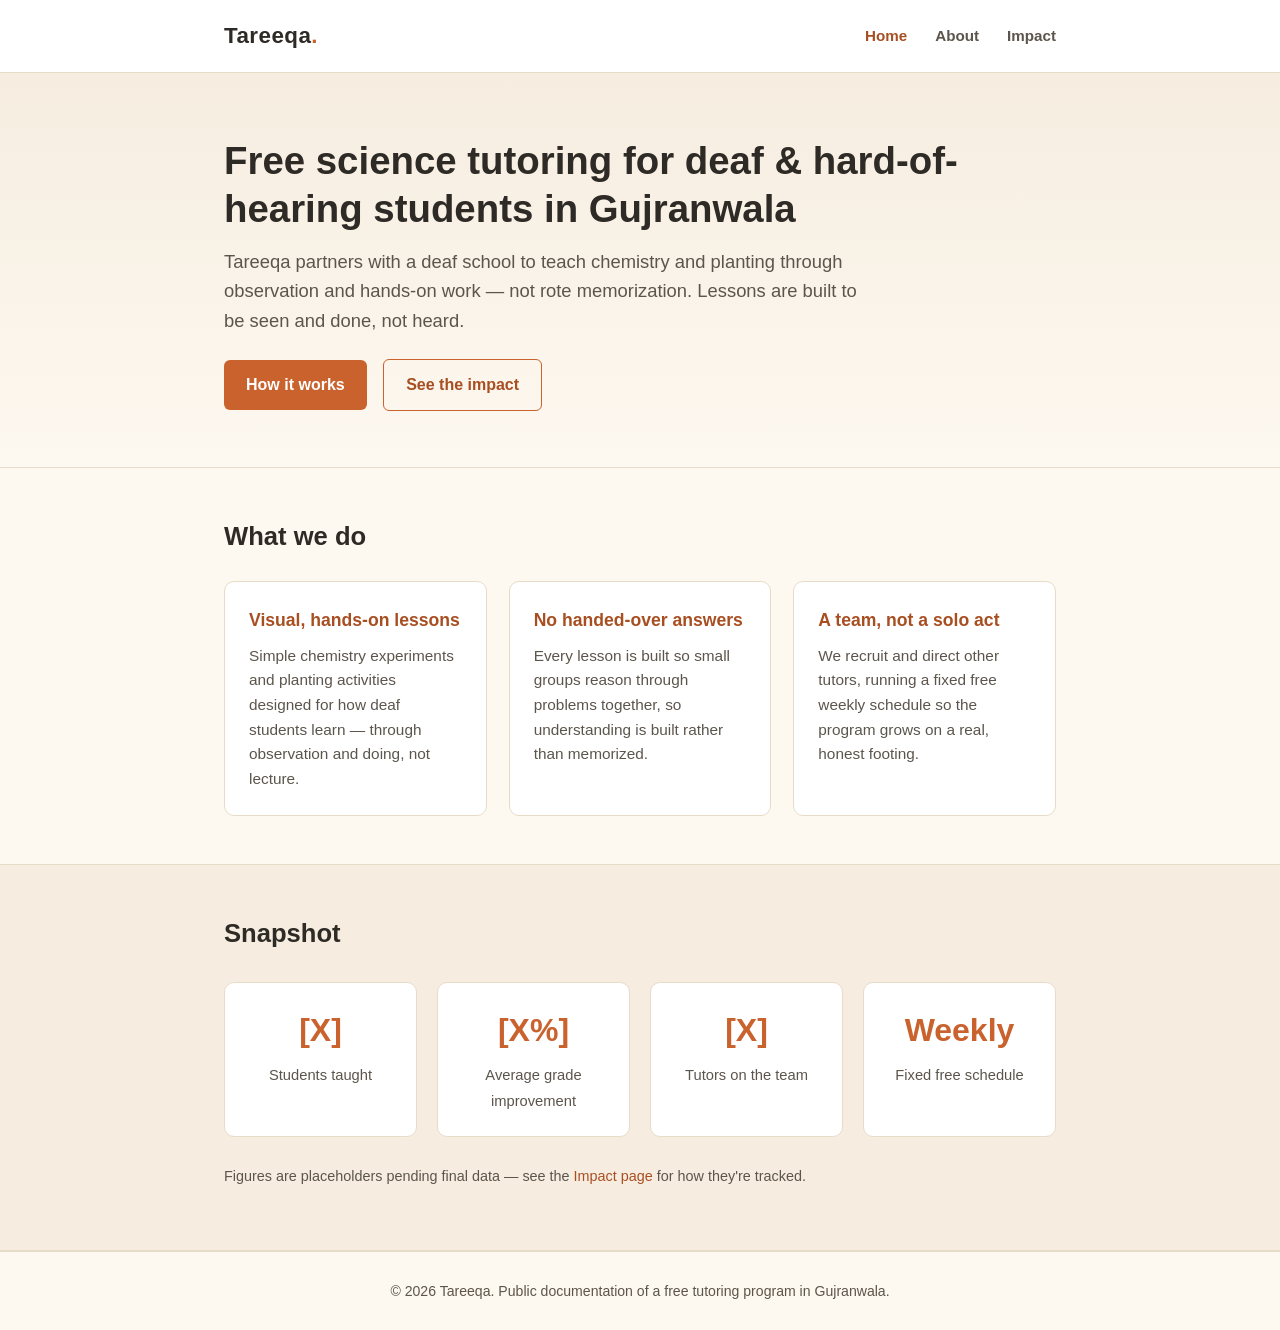
==== index.html @ 8324e5b2 "Initial Tareeqa site" ====
<!DOCTYPE html>
<html lang="en">
<head>
<meta charset="UTF-8">
<meta name="viewport" content="width=device-width, initial-scale=1.0">
<title>Tareeqa — Free Science Tutoring for Deaf Students</title>
<meta name="description" content="Tareeqa is a free science tutoring program for deaf and hard-of-hearing students in Gujranwala, teaching chemistry and planting through visual, hands-on lessons.">
<link rel="stylesheet" href="css/style.css">
</head>
<body>

<header class="site-header">
  <nav class="nav">
    <div class="brand">Tareeqa<span>.</span></div>
    <div class="nav-links">
      <a href="index.html" class="active">Home</a>
      <a href="about.html">About</a>
      <a href="impact.html">Impact</a>
    </div>
  </nav>
</header>

<section class="hero">
  <div class="wrap">
    <h1>Free science tutoring for deaf &amp; hard-of-hearing students in Gujranwala</h1>
    <p class="lede">Tareeqa partners with a deaf school to teach chemistry and planting through observation and hands-on work — not rote memorization. Lessons are built to be seen and done, not heard.</p>
    <div class="hero-actions">
      <a href="about.html">How it works</a>
      <a href="impact.html" class="secondary">See the impact</a>
    </div>
  </div>
</section>

<section>
  <div class="wrap">
    <h2>What we do</h2>
    <div class="card-grid">
      <div class="card">
        <h3>Visual, hands-on lessons</h3>
        <p>Simple chemistry experiments and planting activities designed for how deaf students learn — through observation and doing, not lecture.</p>
      </div>
      <div class="card">
        <h3>No handed-over answers</h3>
        <p>Every lesson is built so small groups reason through problems together, so understanding is built rather than memorized.</p>
      </div>
      <div class="card">
        <h3>A team, not a solo act</h3>
        <p>We recruit and direct other tutors, running a fixed free weekly schedule so the program grows on a real, honest footing.</p>
      </div>
    </div>
  </div>
</section>

<section class="alt">
  <div class="wrap">
    <h2>Snapshot</h2>
    <div class="stats">
      <div class="stat-card">
        <span class="num">[X]</span>
        <span class="label">Students taught</span>
      </div>
      <div class="stat-card">
        <span class="num">[X%]</span>
        <span class="label">Average grade improvement</span>
      </div>
      <div class="stat-card">
        <span class="num">[X]</span>
        <span class="label">Tutors on the team</span>
      </div>
      <div class="stat-card">
        <span class="num">Weekly</span>
        <span class="label">Fixed free schedule</span>
      </div>
    </div>
    <p style="color:var(--ink-soft); font-size:0.9rem;">Figures are placeholders pending final data — see the <a href="impact.html">Impact page</a> for how they're tracked.</p>
  </div>
</section>

<footer class="site-footer">
  <div class="wrap">
    &copy; 2026 Tareeqa. Public documentation of a free tutoring program in Gujranwala.
  </div>
</footer>

</body>
</html>
---- css/style.css ----
/* Tareeqa — shared styles */

:root {
  --cream: #fdf8f0;
  --cream-2: #f6ede0;
  --ink: #2e2a26;
  --ink-soft: #5c554c;
  --brand: #c9622d;      /* warm terracotta */
  --brand-dark: #a84f22;
  --accent: #2f6f5e;     /* muted leaf green */
  --border: #e7dcc8;
  --white: #ffffff;
  --max-width: 880px;
}

* {
  box-sizing: border-box;
}

html {
  scroll-behavior: smooth;
}

body {
  margin: 0;
  font-family: "Segoe UI", "Trebuchet MS", Tahoma, sans-serif;
  background: var(--cream);
  color: var(--ink);
  line-height: 1.6;
}

a {
  color: var(--brand-dark);
  text-decoration: none;
}

a:hover {
  text-decoration: underline;
}

img {
  max-width: 100%;
  display: block;
}

.wrap {
  max-width: var(--max-width);
  margin: 0 auto;
  padding: 0 24px;
}

/* Header / nav */

header.site-header {
  background: var(--white);
  border-bottom: 1px solid var(--border);
}

.nav {
  display: flex;
  align-items: center;
  justify-content: space-between;
  padding: 18px 24px;
  max-width: var(--max-width);
  margin: 0 auto;
}

.brand {
  font-size: 1.4rem;
  font-weight: 700;
  color: var(--ink);
  letter-spacing: 0.02em;
}

.brand span {
  color: var(--brand);
}

.nav-links {
  display: flex;
  gap: 28px;
}

.nav-links a {
  color: var(--ink-soft);
  font-weight: 600;
  font-size: 0.95rem;
}

.nav-links a.active,
.nav-links a:hover {
  color: var(--brand-dark);
  text-decoration: none;
}

/* Hero */

.hero {
  background: linear-gradient(180deg, var(--cream-2) 0%, var(--cream) 100%);
  padding: 64px 0 56px;
  border-bottom: 1px solid var(--border);
}

.hero h1 {
  font-size: 2.4rem;
  margin: 0 0 14px;
  line-height: 1.25;
}

.hero p.lede {
  font-size: 1.15rem;
  color: var(--ink-soft);
  max-width: 640px;
  margin: 0 0 24px;
}

.hero-actions a {
  display: inline-block;
  background: var(--brand);
  color: var(--white);
  padding: 12px 22px;
  border-radius: 6px;
  font-weight: 600;
  margin-right: 12px;
}

.hero-actions a:hover {
  background: var(--brand-dark);
  text-decoration: none;
}

.hero-actions a.secondary {
  background: transparent;
  color: var(--brand-dark);
  border: 1.5px solid var(--brand);
}

.hero-actions a.secondary:hover {
  background: var(--cream-2);
}

/* Page header (non-home) */

.page-header {
  padding: 48px 0 32px;
  border-bottom: 1px solid var(--border);
  background: var(--cream-2);
}

.page-header h1 {
  margin: 0 0 10px;
  font-size: 2rem;
}

.page-header p {
  color: var(--ink-soft);
  max-width: 620px;
  margin: 0;
}

/* Sections */

section {
  padding: 48px 0;
}

section.alt {
  background: var(--cream-2);
  border-top: 1px solid var(--border);
  border-bottom: 1px solid var(--border);
}

h2 {
  font-size: 1.6rem;
  margin: 0 0 18px;
}

h2 .leaf {
  color: var(--accent);
}

/* Stats */

.stats {
  display: grid;
  grid-template-columns: repeat(auto-fit, minmax(160px, 1fr));
  gap: 20px;
  margin: 28px 0;
}

.stat-card {
  background: var(--white);
  border: 1px solid var(--border);
  border-radius: 10px;
  padding: 22px 18px;
  text-align: center;
}

.stat-card .num {
  font-size: 2rem;
  font-weight: 700;
  color: var(--brand);
  display: block;
  margin-bottom: 6px;
}

.stat-card .label {
  color: var(--ink-soft);
  font-size: 0.92rem;
}

/* Cards / grid */

.card-grid {
  display: grid;
  grid-template-columns: repeat(auto-fit, minmax(240px, 1fr));
  gap: 22px;
  margin-top: 24px;
}

.card {
  background: var(--white);
  border: 1px solid var(--border);
  border-radius: 10px;
  padding: 24px;
}

.card h3 {
  margin: 0 0 10px;
  color: var(--brand-dark);
  font-size: 1.1rem;
}

.card p {
  margin: 0;
  color: var(--ink-soft);
  font-size: 0.96rem;
}

/* Image placeholder */

.img-placeholder {
  background: var(--cream-2);
  border: 1.5px dashed var(--border);
  border-radius: 10px;
  min-height: 180px;
  display: flex;
  align-items: center;
  justify-content: center;
  color: var(--ink-soft);
  font-size: 0.9rem;
  text-align: center;
  padding: 20px;
}

/* Timeline / list */

.plain-list {
  padding-left: 20px;
  color: var(--ink-soft);
}

.plain-list li {
  margin-bottom: 10px;
}

/* Proof note */

.proof-note {
  background: var(--white);
  border-left: 4px solid var(--accent);
  border-radius: 6px;
  padding: 18px 20px;
  color: var(--ink-soft);
  font-size: 0.95rem;
  margin-top: 24px;
}

/* Footer */

footer.site-footer {
  border-top: 1px solid var(--border);
  padding: 28px 0;
  text-align: center;
  color: var(--ink-soft);
  font-size: 0.88rem;
}

/* Responsive */

@media (max-width: 640px) {
  .nav {
    flex-direction: column;
    gap: 12px;
    align-items: flex-start;
  }

  .hero h1 {
    font-size: 1.9rem;
  }

  .hero-actions a {
    display: block;
    margin: 0 0 10px;
    text-align: center;
  }
}
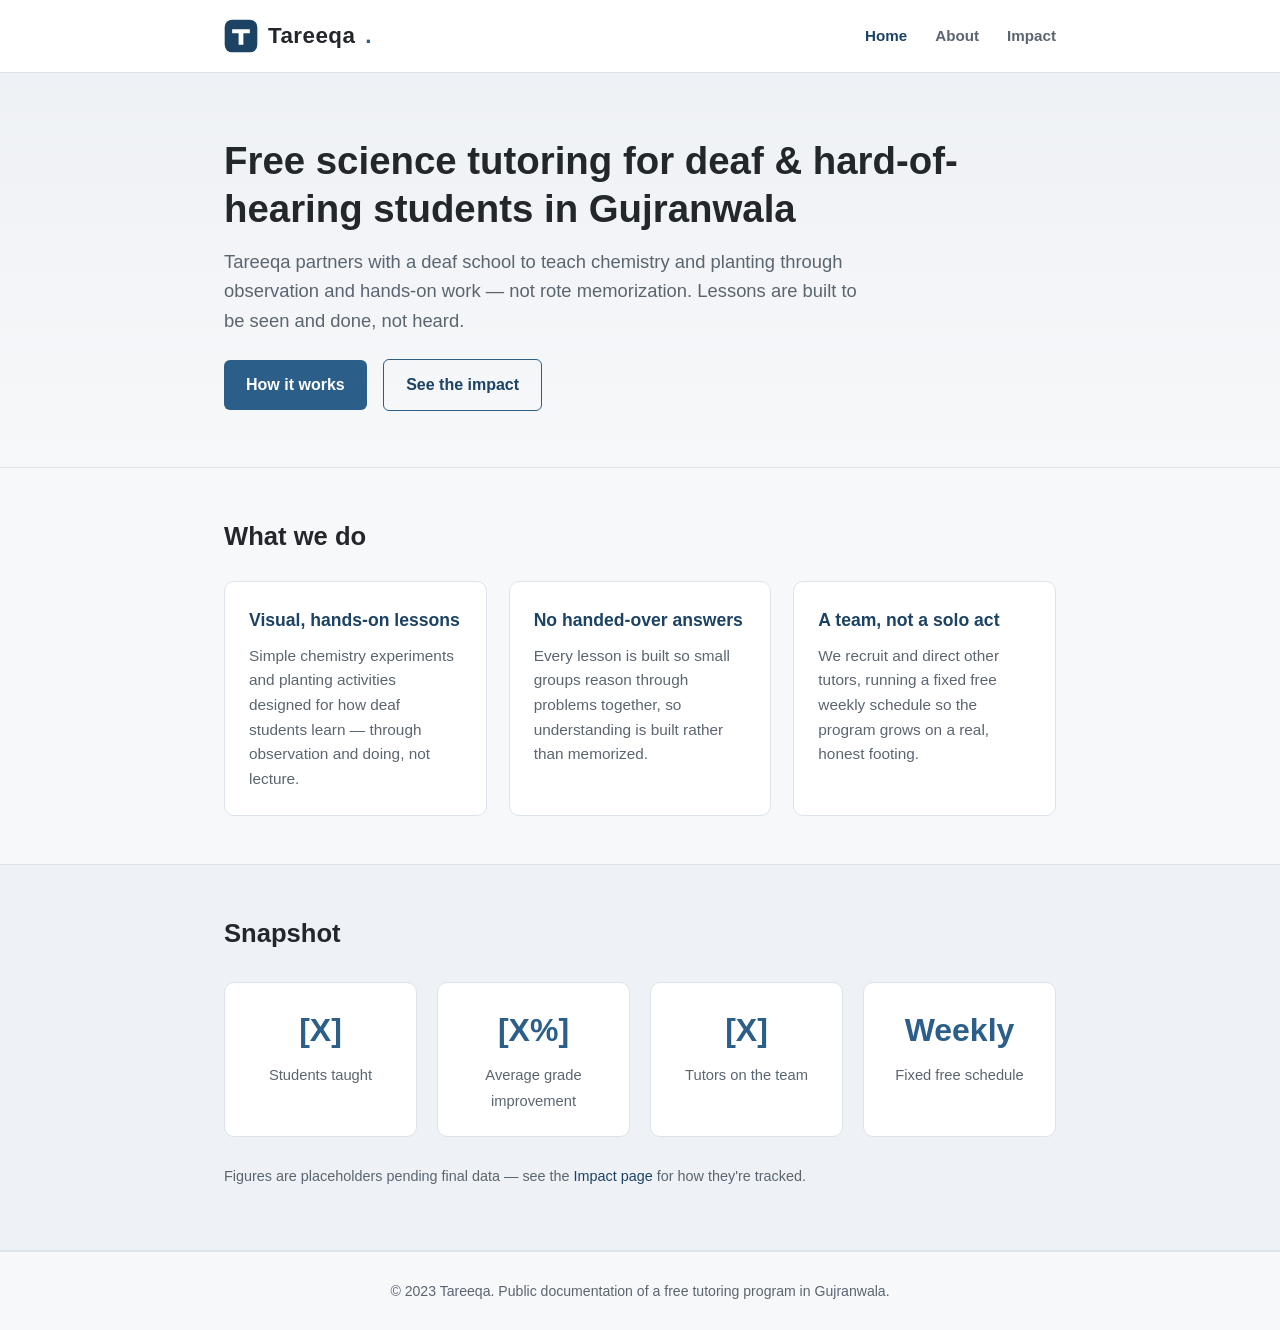
==== commit b5460a77: "Update color scheme to blue/neutral, new T-monogram logo, fix copyright year, remove emoji" ====
--- a/index.html
+++ b/index.html
@@ -6,12 +6,13 @@
 <title>Tareeqa — Free Science Tutoring for Deaf Students</title>
 <meta name="description" content="Tareeqa is a free science tutoring program for deaf and hard-of-hearing students in Gujranwala, teaching chemistry and planting through visual, hands-on lessons.">
 <link rel="stylesheet" href="css/style.css">
+<link rel="icon" type="image/svg+xml" href="assets/logo.svg">
 </head>
 <body>
 
 <header class="site-header">
   <nav class="nav">
-    <div class="brand">Tareeqa<span>.</span></div>
+    <div class="brand"><img src="assets/logo.svg" alt="Tareeqa logo">Tareeqa<span>.</span></div>
     <div class="nav-links">
       <a href="index.html" class="active">Home</a>
       <a href="about.html">About</a>
@@ -78,7 +79,7 @@
 
 <footer class="site-footer">
   <div class="wrap">
-    &copy; 2026 Tareeqa. Public documentation of a free tutoring program in Gujranwala.
+    &copy; 2023 Tareeqa. Public documentation of a free tutoring program in Gujranwala.
   </div>
 </footer>
 
--- a/css/style.css
+++ b/css/style.css
@@ -1,14 +1,14 @@
 /* Tareeqa — shared styles */
 
 :root {
-  --cream: #fdf8f0;
-  --cream-2: #f6ede0;
-  --ink: #2e2a26;
-  --ink-soft: #5c554c;
-  --brand: #c9622d;      /* warm terracotta */
-  --brand-dark: #a84f22;
-  --accent: #2f6f5e;     /* muted leaf green */
-  --border: #e7dcc8;
+  --cream: #f7f8fa;
+  --cream-2: #eef1f5;
+  --ink: #23272b;
+  --ink-soft: #5b6570;
+  --brand: #2b5f8a;      /* steel blue */
+  --brand-dark: #1c4364; /* navy */
+  --accent: #4a6fa5;     /* lighter blue */
+  --border: #dde3ea;
   --white: #ffffff;
   --max-width: 880px;
 }
@@ -66,10 +66,18 @@
 }
 
 .brand {
+  display: flex;
+  align-items: center;
+  gap: 10px;
   font-size: 1.4rem;
   font-weight: 700;
   color: var(--ink);
   letter-spacing: 0.02em;
+}
+
+.brand img {
+  width: 34px;
+  height: 34px;
 }
 
 .brand span {
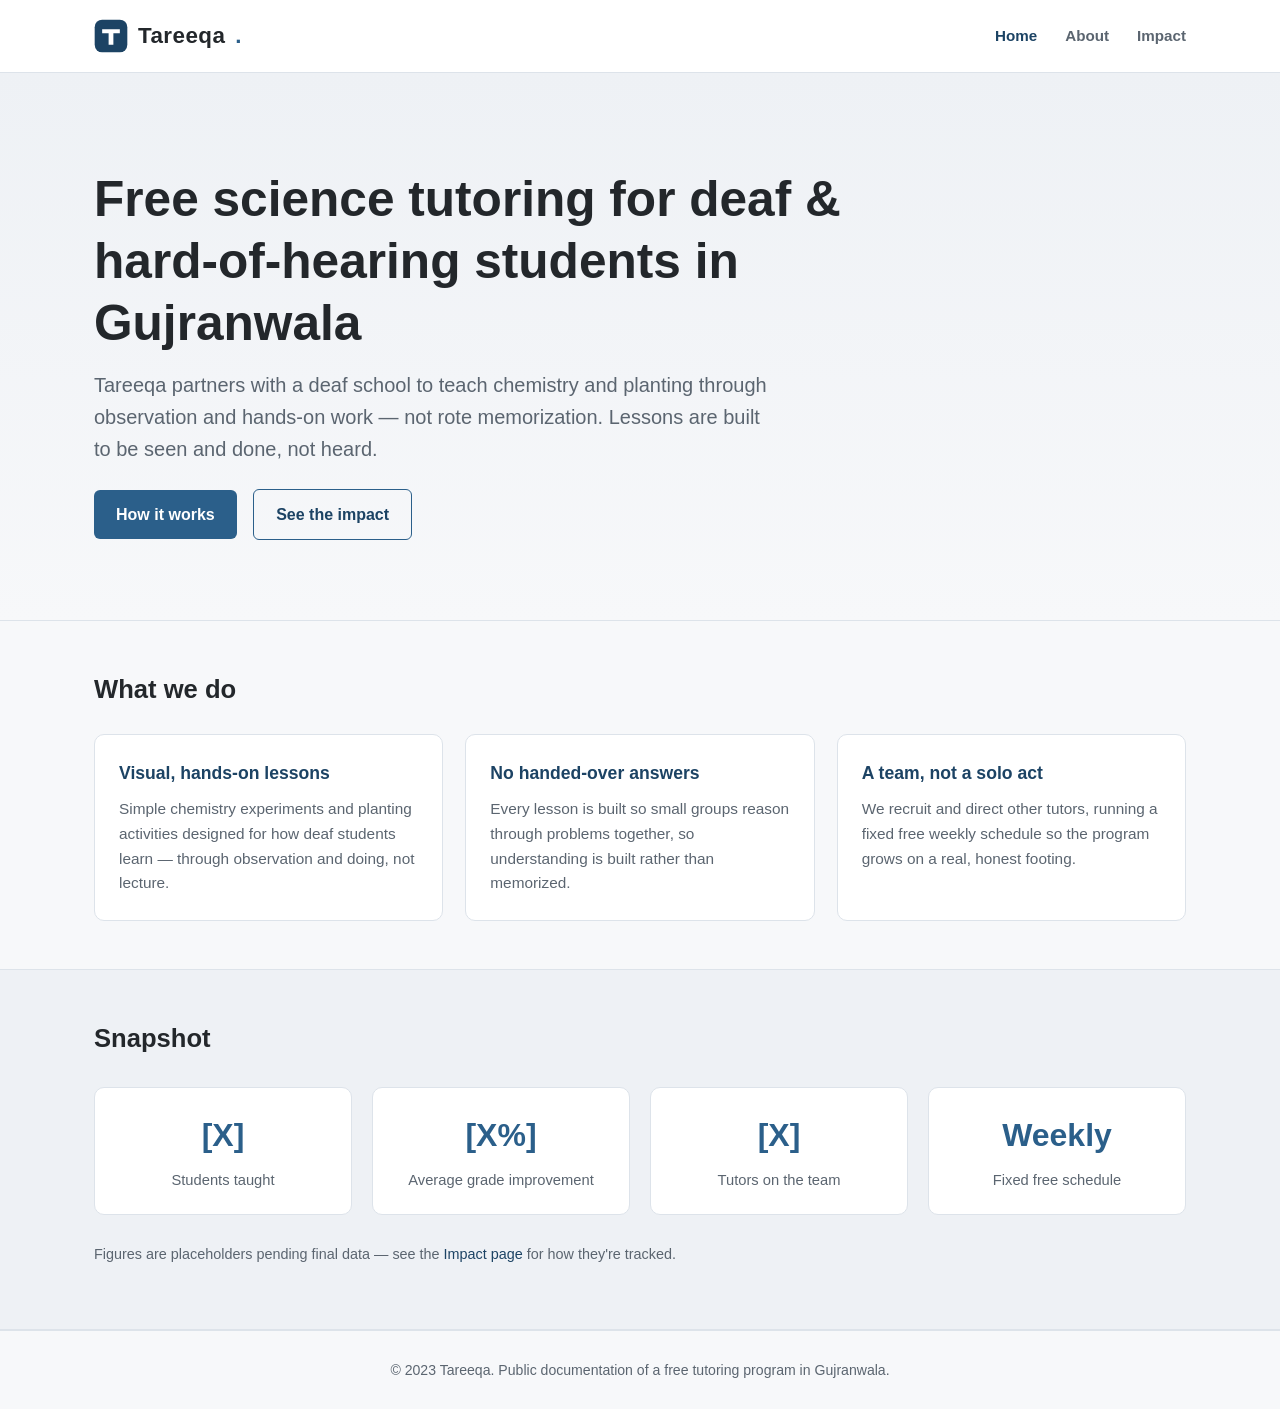
==== commit b9587852: "Cache-bust stylesheet link to force fresh CSS on CDN" ====
--- a/index.html
+++ b/index.html
@@ -5,18 +5,18 @@
 <meta name="viewport" content="width=device-width, initial-scale=1.0">
 <title>Tareeqa — Free Science Tutoring for Deaf Students</title>
 <meta name="description" content="Tareeqa is a free science tutoring program for deaf and hard-of-hearing students in Gujranwala, teaching chemistry and planting through visual, hands-on lessons.">
-<link rel="stylesheet" href="css/style.css">
-<link rel="icon" type="image/svg+xml" href="assets/logo.svg">
+<link rel="stylesheet" href="/css/style.css?v=2">
+<link rel="icon" type="image/svg+xml" href="/assets/logo.svg">
 </head>
 <body>
 
 <header class="site-header">
   <nav class="nav">
-    <div class="brand"><img src="assets/logo.svg" alt="Tareeqa logo">Tareeqa<span>.</span></div>
+    <div class="brand"><img src="/assets/logo.svg" alt="Tareeqa logo">Tareeqa<span>.</span></div>
     <div class="nav-links">
-      <a href="index.html" class="active">Home</a>
-      <a href="about.html">About</a>
-      <a href="impact.html">Impact</a>
+      <a href="/" class="active">Home</a>
+      <a href="/about/">About</a>
+      <a href="/impact/">Impact</a>
     </div>
   </nav>
 </header>
@@ -26,8 +26,8 @@
     <h1>Free science tutoring for deaf &amp; hard-of-hearing students in Gujranwala</h1>
     <p class="lede">Tareeqa partners with a deaf school to teach chemistry and planting through observation and hands-on work — not rote memorization. Lessons are built to be seen and done, not heard.</p>
     <div class="hero-actions">
-      <a href="about.html">How it works</a>
-      <a href="impact.html" class="secondary">See the impact</a>
+      <a href="/about/">How it works</a>
+      <a href="/impact/" class="secondary">See the impact</a>
     </div>
   </div>
 </section>
@@ -73,7 +73,7 @@
         <span class="label">Fixed free schedule</span>
       </div>
     </div>
-    <p style="color:var(--ink-soft); font-size:0.9rem;">Figures are placeholders pending final data — see the <a href="impact.html">Impact page</a> for how they're tracked.</p>
+    <p style="color:var(--ink-soft); font-size:0.9rem;">Figures are placeholders pending final data — see the <a href="/impact/">Impact page</a> for how they're tracked.</p>
   </div>
 </section>
 
--- a/css/style.css
+++ b/css/style.css
@@ -10,7 +10,7 @@
   --accent: #4a6fa5;     /* lighter blue */
   --border: #dde3ea;
   --white: #ffffff;
-  --max-width: 880px;
+  --max-width: 1140px;
 }
 
 * {
@@ -105,7 +105,7 @@
 
 .hero {
   background: linear-gradient(180deg, var(--cream-2) 0%, var(--cream) 100%);
-  padding: 64px 0 56px;
+  padding: 80px 0 68px;
   border-bottom: 1px solid var(--border);
 }
 
@@ -113,13 +113,44 @@
   font-size: 2.4rem;
   margin: 0 0 14px;
   line-height: 1.25;
+  max-width: 760px;
 }
 
 .hero p.lede {
   font-size: 1.15rem;
   color: var(--ink-soft);
-  max-width: 640px;
+  max-width: 680px;
   margin: 0 0 24px;
+}
+
+@media (min-width: 900px) {
+  .hero {
+    padding: 96px 0 80px;
+  }
+
+  .hero h1 {
+    font-size: 3.1rem;
+  }
+
+  .hero p.lede {
+    font-size: 1.25rem;
+  }
+
+  section {
+    padding: 72px 0;
+  }
+
+  .page-header {
+    padding: 64px 0 44px;
+  }
+
+  .page-header h1 {
+    font-size: 2.5rem;
+  }
+
+  h2 {
+    font-size: 1.9rem;
+  }
 }
 
 .hero-actions a {
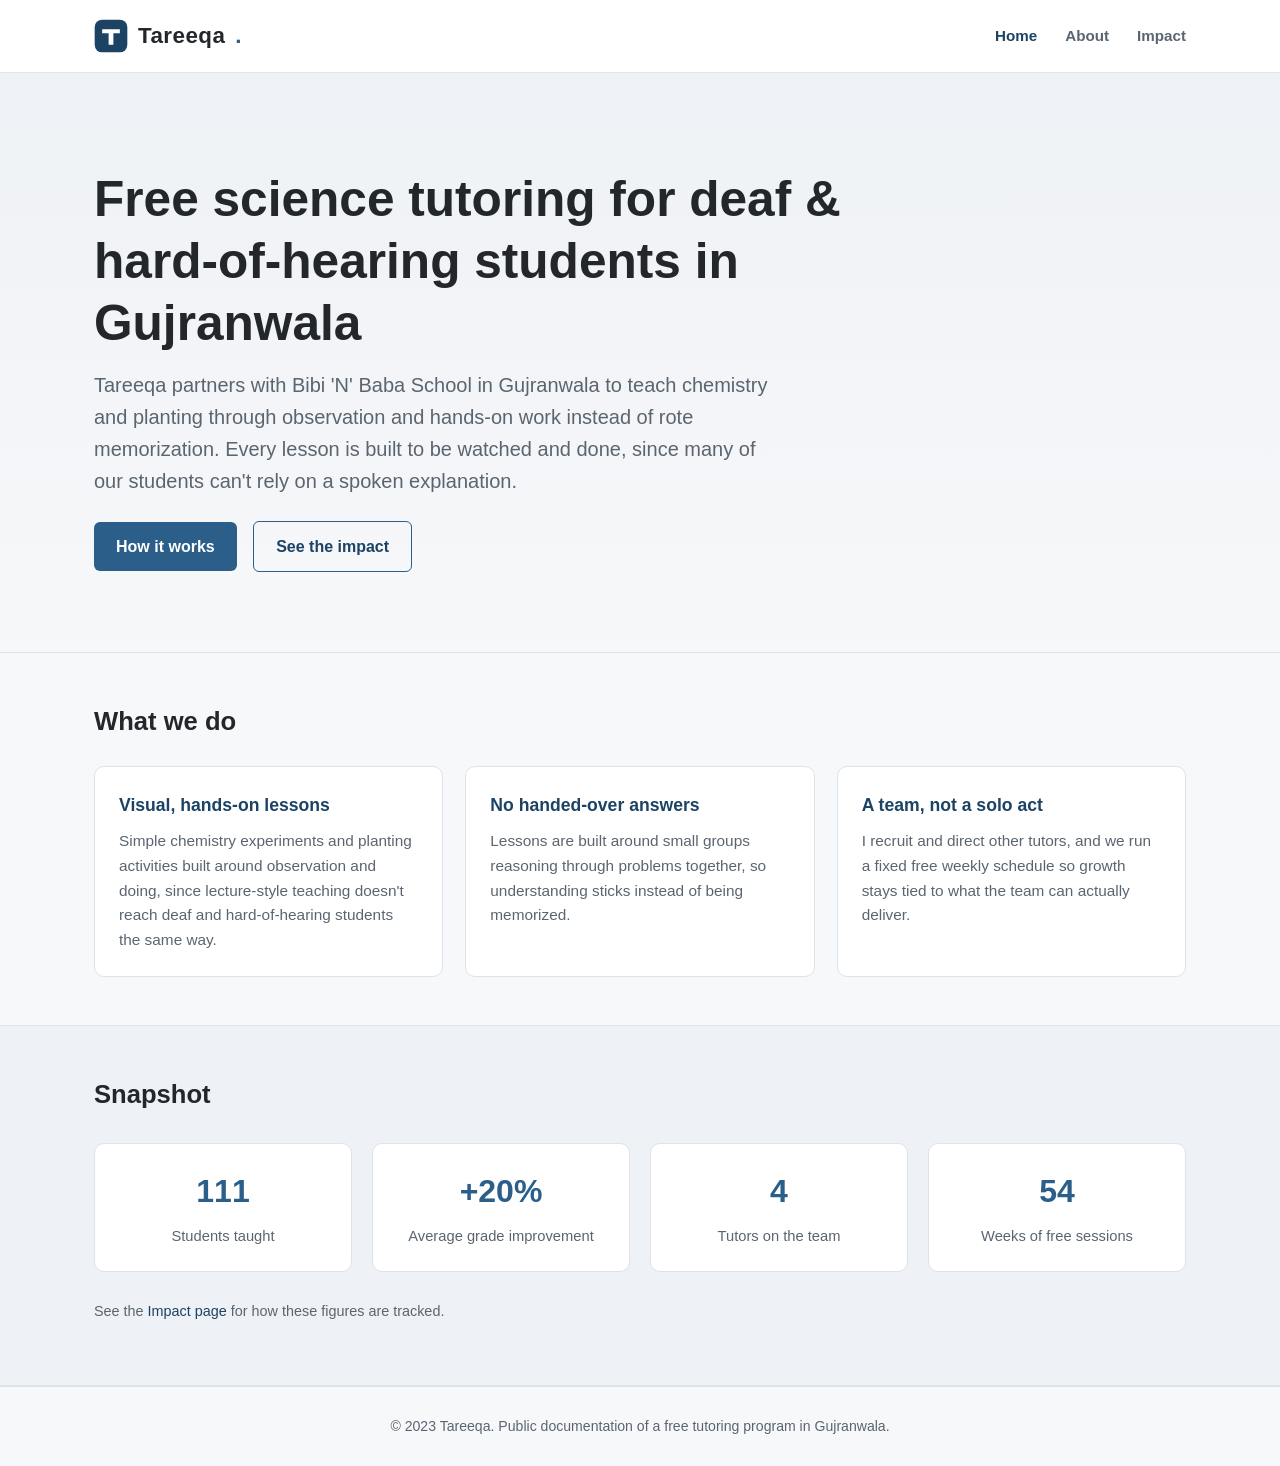
==== commit d28c8552: "Add real program data, founder/team credit, and humanize site copy" ====
--- a/index.html
+++ b/index.html
@@ -3,7 +3,7 @@
 <head>
 <meta charset="UTF-8">
 <meta name="viewport" content="width=device-width, initial-scale=1.0">
-<title>Tareeqa — Free Science Tutoring for Deaf Students</title>
+<title>Tareeqa | Free Science Tutoring for Deaf Students</title>
 <meta name="description" content="Tareeqa is a free science tutoring program for deaf and hard-of-hearing students in Gujranwala, teaching chemistry and planting through visual, hands-on lessons.">
 <link rel="stylesheet" href="/css/style.css?v=2">
 <link rel="icon" type="image/svg+xml" href="/assets/logo.svg">
@@ -24,7 +24,7 @@
 <section class="hero">
   <div class="wrap">
     <h1>Free science tutoring for deaf &amp; hard-of-hearing students in Gujranwala</h1>
-    <p class="lede">Tareeqa partners with a deaf school to teach chemistry and planting through observation and hands-on work — not rote memorization. Lessons are built to be seen and done, not heard.</p>
+    <p class="lede">Tareeqa partners with Bibi 'N' Baba School in Gujranwala to teach chemistry and planting through observation and hands-on work instead of rote memorization. Every lesson is built to be watched and done, since many of our students can't rely on a spoken explanation.</p>
     <div class="hero-actions">
       <a href="/about/">How it works</a>
       <a href="/impact/" class="secondary">See the impact</a>
@@ -38,15 +38,15 @@
     <div class="card-grid">
       <div class="card">
         <h3>Visual, hands-on lessons</h3>
-        <p>Simple chemistry experiments and planting activities designed for how deaf students learn — through observation and doing, not lecture.</p>
+        <p>Simple chemistry experiments and planting activities built around observation and doing, since lecture-style teaching doesn't reach deaf and hard-of-hearing students the same way.</p>
       </div>
       <div class="card">
         <h3>No handed-over answers</h3>
-        <p>Every lesson is built so small groups reason through problems together, so understanding is built rather than memorized.</p>
+        <p>Lessons are built around small groups reasoning through problems together, so understanding sticks instead of being memorized.</p>
       </div>
       <div class="card">
         <h3>A team, not a solo act</h3>
-        <p>We recruit and direct other tutors, running a fixed free weekly schedule so the program grows on a real, honest footing.</p>
+        <p>I recruit and direct other tutors, and we run a fixed free weekly schedule so growth stays tied to what the team can actually deliver.</p>
       </div>
     </div>
   </div>
@@ -57,23 +57,23 @@
     <h2>Snapshot</h2>
     <div class="stats">
       <div class="stat-card">
-        <span class="num">[X]</span>
+        <span class="num">111</span>
         <span class="label">Students taught</span>
       </div>
       <div class="stat-card">
-        <span class="num">[X%]</span>
+        <span class="num">+20%</span>
         <span class="label">Average grade improvement</span>
       </div>
       <div class="stat-card">
-        <span class="num">[X]</span>
+        <span class="num">4</span>
         <span class="label">Tutors on the team</span>
       </div>
       <div class="stat-card">
-        <span class="num">Weekly</span>
-        <span class="label">Fixed free schedule</span>
+        <span class="num">54</span>
+        <span class="label">Weeks of free sessions</span>
       </div>
     </div>
-    <p style="color:var(--ink-soft); font-size:0.9rem;">Figures are placeholders pending final data — see the <a href="/impact/">Impact page</a> for how they're tracked.</p>
+    <p style="color:var(--ink-soft); font-size:0.9rem;">See the <a href="/impact/">Impact page</a> for how these figures are tracked.</p>
   </div>
 </section>
 
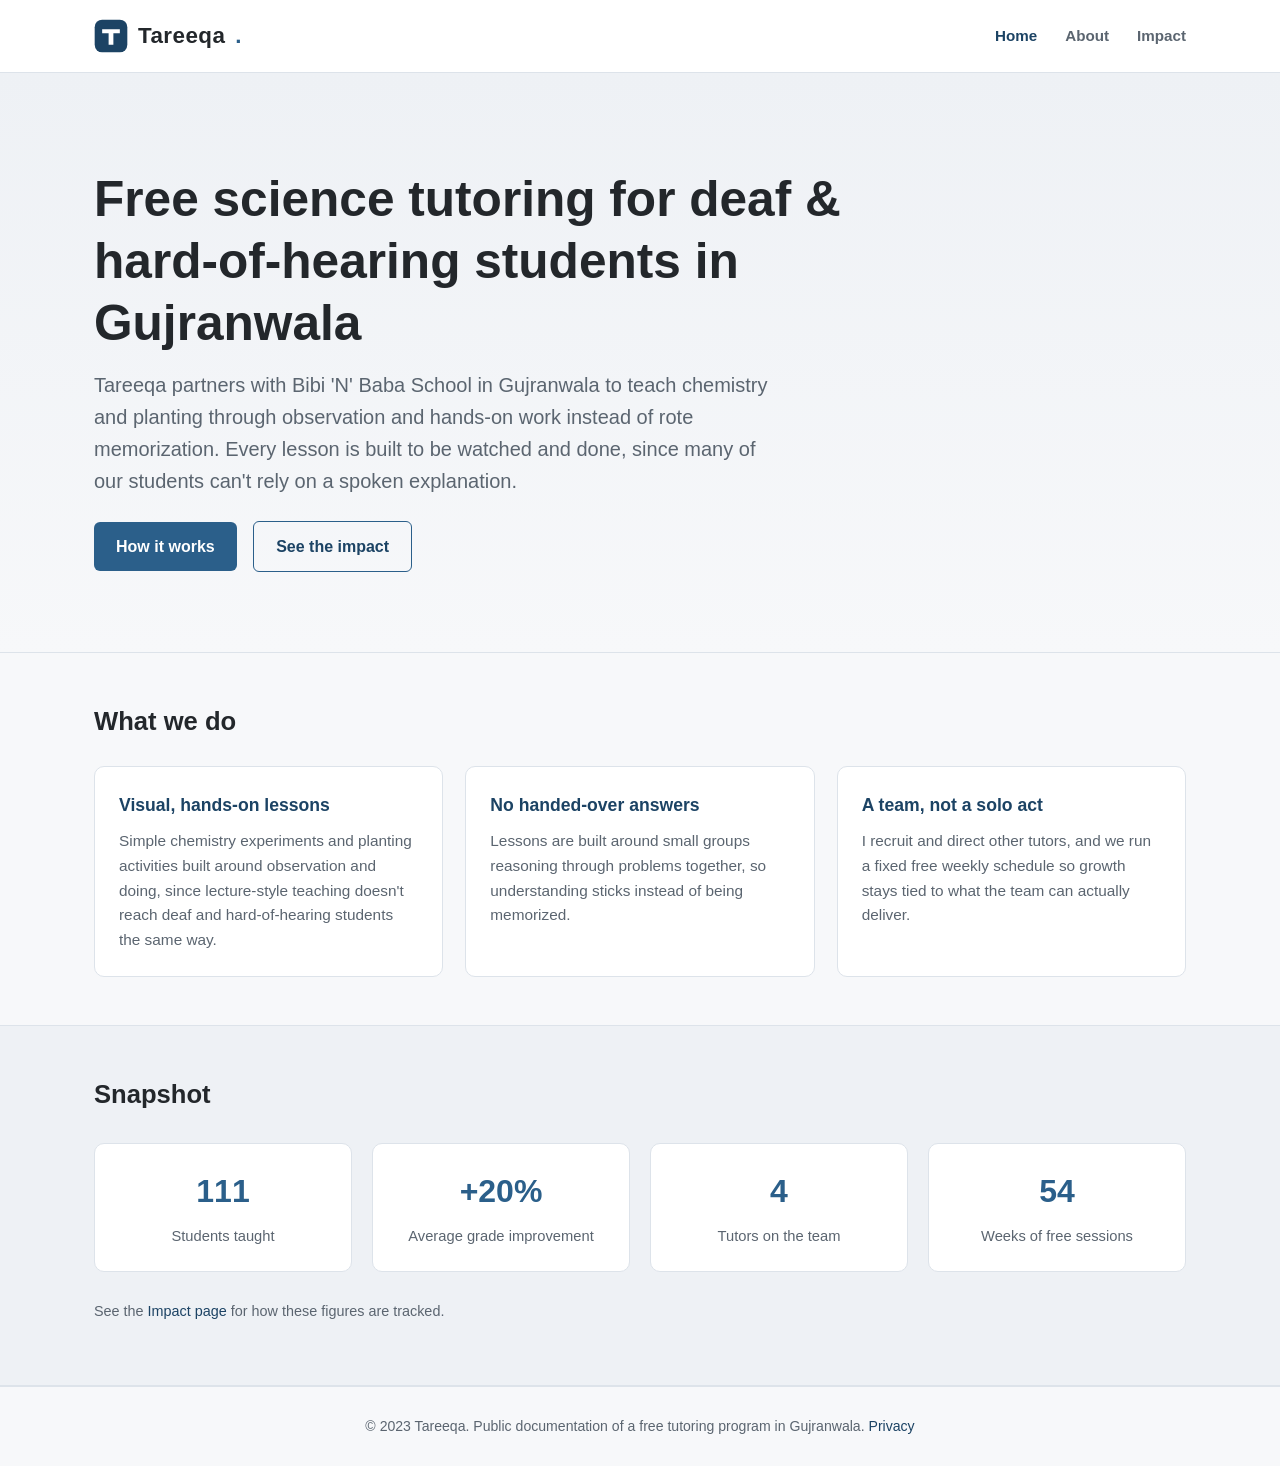
==== commit 49a88064: "Add SEO/meta standards, privacy policy, and repo hygiene files - Add canonical, Open Graph, Twitter " ====
--- a/index.html
+++ b/index.html
@@ -5,8 +5,37 @@
 <meta name="viewport" content="width=device-width, initial-scale=1.0">
 <title>Tareeqa | Free Science Tutoring for Deaf Students</title>
 <meta name="description" content="Tareeqa is a free science tutoring program for deaf and hard-of-hearing students in Gujranwala, teaching chemistry and planting through visual, hands-on lessons.">
+<link rel="canonical" href="https://tareeqa.site/">
 <link rel="stylesheet" href="/css/style.css?v=2">
 <link rel="icon" type="image/svg+xml" href="/assets/logo.svg">
+
+<meta property="og:type" content="website">
+<meta property="og:title" content="Tareeqa | Free Science Tutoring for Deaf Students">
+<meta property="og:description" content="Free science tutoring program for deaf and hard-of-hearing students in Gujranwala, teaching chemistry and planting through visual, hands-on lessons.">
+<meta property="og:url" content="https://tareeqa.site/">
+<meta property="og:image" content="https://tareeqa.site/assets/og-image.png">
+<meta name="twitter:card" content="summary_large_image">
+
+<script type="application/ld+json">
+{
+  "@context": "https://schema.org",
+  "@type": "EducationalOrganization",
+  "name": "Tareeqa",
+  "url": "https://tareeqa.site/",
+  "logo": "https://tareeqa.site/assets/logo.svg",
+  "description": "Free science tutoring program for deaf and hard-of-hearing students in Gujranwala, Pakistan, teaching chemistry and planting through visual, hands-on lessons.",
+  "founder": {
+    "@type": "Person",
+    "name": "Waleed Ahmed Syed"
+  },
+  "foundingDate": "2023-06",
+  "address": {
+    "@type": "PostalAddress",
+    "addressLocality": "Gujranwala",
+    "addressCountry": "PK"
+  }
+}
+</script>
 </head>
 <body>
 
@@ -79,7 +108,7 @@
 
 <footer class="site-footer">
   <div class="wrap">
-    &copy; 2023 Tareeqa. Public documentation of a free tutoring program in Gujranwala.
+    &copy; 2023 Tareeqa. Public documentation of a free tutoring program in Gujranwala. <a href="/privacy/">Privacy</a>
   </div>
 </footer>
 
--- a/css/style.css
+++ b/css/style.css
@@ -1,4 +1,4 @@
-/* Tareeqa — shared styles */
+/* Tareeqa shared styles */
 
 :root {
   --cream: #f7f8fa;
@@ -292,6 +292,61 @@
   padding: 20px;
 }
 
+.illustration-box {
+  background: var(--cream-2);
+  border: 1px solid var(--border);
+  border-radius: 10px;
+  padding: 20px;
+  max-width: 480px;
+}
+
+.illustration-box img {
+  width: 100%;
+  height: auto;
+}
+
+/* Data table excerpts */
+
+.table-wrap {
+  overflow-x: auto;
+  border: 1px solid var(--border);
+  border-radius: 10px;
+  margin-top: 16px;
+}
+
+table.data-table {
+  width: 100%;
+  border-collapse: collapse;
+  font-size: 0.88rem;
+  background: var(--white);
+  white-space: nowrap;
+}
+
+table.data-table caption {
+  text-align: left;
+  font-weight: 600;
+  color: var(--ink);
+  padding: 12px 16px 4px;
+}
+
+table.data-table th {
+  background: var(--brand-dark);
+  color: var(--white);
+  text-align: left;
+  padding: 10px 14px;
+  font-weight: 600;
+}
+
+table.data-table td {
+  padding: 9px 14px;
+  border-top: 1px solid var(--border);
+  color: var(--ink-soft);
+}
+
+table.data-table tr:nth-child(even) td {
+  background: var(--cream-2);
+}
+
 /* Timeline / list */
 
 .plain-list {
